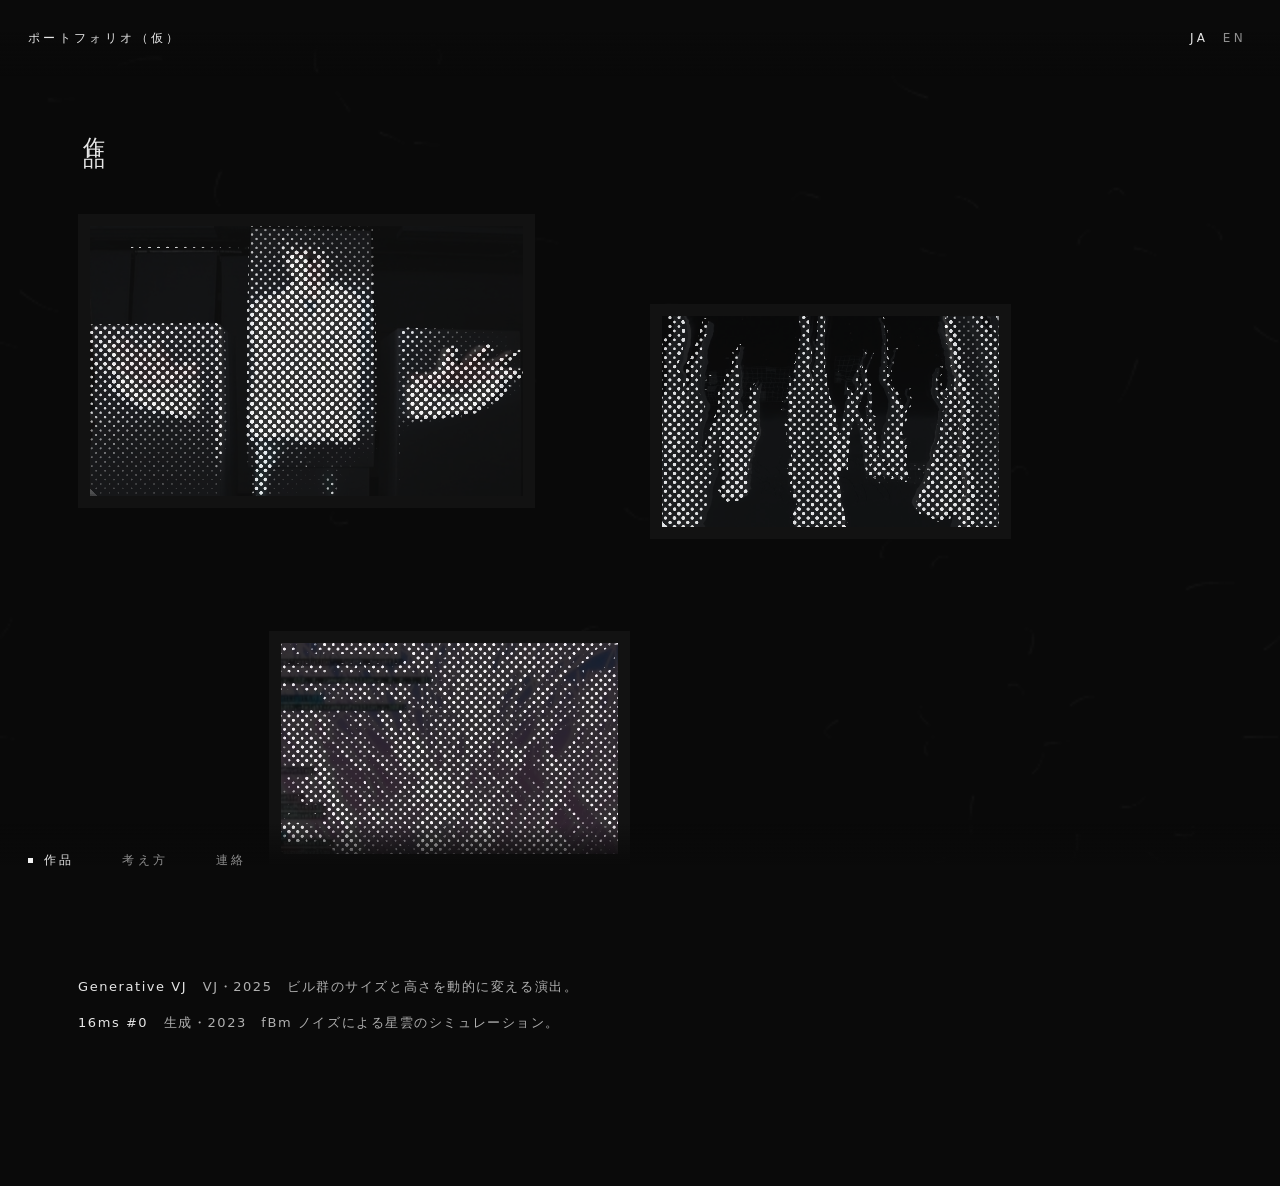
==== works/index.html @ f3dd8164 "Publish portfolio Co-Authored-By: Claude Opus 5.5 <noreply@anthropic.com>" ====
<!doctype html>
<html lang="ja" data-lang="ja">
<head>
<meta charset="utf-8">
<meta name="viewport" content="width=device-width, initial-scale=1">
<title>作品 — ポートフォリオ（仮）</title>
<meta name="title-ja" content="作品 — ポートフォリオ（仮）">
<meta name="title-en" content="Works — Portfolio (tentative)">
<meta name="robots" content="noindex">
<meta name="color-scheme" content="dark">
<link rel="icon" href="data:image/svg+xml,%3Csvg xmlns='http://www.w3.org/2000/svg' viewBox='0 0 32 32'%3E%3Crect width='32' height='32' fill='%23111'/%3E%3Ccircle cx='16' cy='16' r='4' fill='%23eee'/%3E%3C/svg%3E">
<link rel="stylesheet" href="../assets/site.css">
<script>document.documentElement.classList.add("js")</script>
</head>
<body class="enter">
<canvas id="field" aria-hidden="true"></canvas>
<header class="top">
  <a class="site" href="../index.html"><span class="ja">ポートフォリオ（仮）</span><span class="en">Portfolio (tentative)</span></a>
  <div class="lang" role="group" aria-label="Language">
    <button type="button" data-lang="ja" aria-pressed="true">JA</button>
    <button type="button" data-lang="en" aria-pressed="false">EN</button>
  </div>
</header>
<div class="page">
<main id="main">
  <div class="head">
    <h1><span class="ja">作品</span><span class="en">Works</span></h1>
    <p class="late"><span class="ja">作品名は、カーソルを合わせると表示されます。</span><span class="en">Titles appear on hover.</span></p>
  </div>
  <ul class="works" role="list" style="list-style:none;margin:0;padding:0">
    <li class="work"><a href="../works/morphcubes.html"><div class="frame"><img src="../assets/img/morphcubes-embody.jpg" srcset="../assets/img/morphcubes-embody-640.jpg 640w, ../assets/img/morphcubes-embody.jpg 1158w" sizes="(max-width: 700px) 85vw, 280px" width="1158" height="640" alt="背の高い白い箱に、離れた場所の人の姿が等身大で映っている"></div><div class="cap"><span class="t">MorphCubes</span><span class="ja">家具と投影</span><span class="en">Furniture, projection</span></div></a></li>
    <li class="work"><a href="../works/utakata.html"><div class="frame"><img src="../assets/img/tsukinokame-2.jpg" srcset="../assets/img/tsukinokame-2-640.jpg 640w, ../assets/img/tsukinokame-2.jpg 1280w" sizes="(max-width: 700px) 85vw, 280px" width="1280" height="720" alt="灰色の空間に、薄い結晶の板が何本も伸びている映像の一コマ"></div><div class="cap"><span class="t"><span class="ja">うたかた</span><span class="en">Utakata</span></span><span class="ja">Web・VJ・映像</span><span class="en">Web, VJ, moving image</span></div></a></li>
    <li class="work"><a href="../works/tree-of-souls.html"><div class="frame"><img src="../assets/img/generative-1.jpg" srcset="../assets/img/generative-1-640.jpg 640w, ../assets/img/generative-1.jpg 1500w" sizes="(max-width: 700px) 85vw, 280px" width="1500" height="500" alt="淡い桃色の線が束になって伸びる生成の画面と、それを描くコード"></div><div class="cap"><span class="t">Tree of Souls</span><span class="ja">生成（木と魂）</span><span class="en">Generative (tree and souls)</span></div></a></li>
  </ul>
  <ul class="more" role="list">
    <li><span class="t">Generative VJ</span><span class="ja">VJ・2025　ビル群のサイズと高さを動的に変える演出。</span><span class="en">VJ · 2025 — a performance in which the size and height of building clusters change dynamically. <i class="draft">(draft)</i></span></li>
    <li><span class="t">16ms #0</span><span class="ja">生成・2023　fBm ノイズによる星雲のシミュレーション。</span><span class="en">Generative · 2023 — a nebula simulation using fBm noise. <i class="draft">(draft)</i></span></li>
  </ul>
</main>
</div>
<nav class="nav" aria-label="Site">
  <ol>
    <li><a href="../works/index.html" aria-current="page"><span class="ja">作品</span><span class="en">Works</span></a></li>
    <li><a href="../thinking.html"><span class="ja">考え方</span><span class="en">Thinking</span></a></li>
    <li><a href="../contact.html"><span class="ja">連絡</span><span class="en">Contact</span></a></li>
  </ol>
</nav>
<script src="../assets/field.js" defer></script>
<script src="../assets/site.js" defer></script>
</body>
</html>
---- assets/site.css ----
/* ポートフォリオ（仮） — 素の CSS。色は作品の写真にだけ置き、画面の部品は無彩色にする。 */
:root {
  --bg: #0a0a0a;
  --fg: #e6e6e6;       /* 本文・選んでいる項目 */
  --dim: #8f8f8f;      /* 選んでいない項目（#0a0a0a の上で 6:1 前後、AA） */
  --line: #2a2a2a;
  --frame: #121212;
  --hard: #f2f2f2;     /* 一点だけ差す硬さ（現在地の四角） */
  --sans: "Hiragino Sans", "Hiragino Kaku Gothic ProN", "Noto Sans JP", "Yu Gothic", system-ui, sans-serif;
  --serif: "Hiragino Mincho ProN", "Yu Mincho", "Noto Serif JP", serif;
  --fade: 420ms;
}
* { box-sizing: border-box; }
html { background: var(--bg); color: var(--fg); -webkit-text-size-adjust: 100%; }
body {
  margin: 0; min-height: 100vh; background: var(--bg);
  font-family: var(--sans); font-weight: 300;
  font-size: 13px; line-height: 2; letter-spacing: .12em;
  opacity: 1; transition: opacity var(--fade) ease;
}
/* 暗転の遷移：読み込み時は黒から、離れるときは黒へ */
html.js body.enter { opacity: 0; }
html.js body.leaving { opacity: 0; }

a { color: inherit; text-decoration: none; }
a:hover { color: var(--fg); }
:focus { outline: none; }
:focus-visible { outline: 1px solid var(--fg); outline-offset: 4px; }
img { display: block; max-width: 100%; height: auto; }
.visually-hidden { position: absolute; width: 1px; height: 1px; overflow: hidden; clip: rect(0 0 0 0); white-space: nowrap; }

/* 言語切り替え：ja/en を両方持ち、片方を隠す */
html[data-lang="ja"] .en, html[data-lang="en"] .ja { display: none !important; }

/* 背景：群れの履歴（assets/field.js）。見えないくらいに置く */
#field {
  position: fixed; inset: 0; width: 100vw; height: 100vh;
  z-index: 0; pointer-events: none; opacity: .6;
}
.page { position: relative; z-index: 1; }

/* 上の端：題と言語 */
.top {
  position: fixed; top: 0; left: 0; right: 0; z-index: 3;
  display: flex; justify-content: space-between; align-items: baseline;
  padding: 22px 28px; font-size: 12px; letter-spacing: .28em; color: var(--dim);
  background: linear-gradient(var(--bg) 40%, transparent);
}
.top a.site { color: var(--fg); }
.lang { display: flex; gap: .2em; }
.lang button {
  font: inherit; letter-spacing: inherit; color: var(--dim);
  background: none; border: 0; padding: 4px 6px; cursor: pointer; min-height: 32px;
}
.lang button[aria-pressed="true"] { color: var(--fg); }

/* 下の端：移動。選んでいない項目は灰色に沈み、現在地にだけ硬い四角を一点置く */
.nav {
  position: fixed; left: 0; right: 0; bottom: 0; z-index: 3;
  padding: 18px 28px 22px; font-size: 12px; letter-spacing: .3em;
  background: linear-gradient(transparent, var(--bg) 55%);
}
.nav ol { list-style: none; margin: 0; padding: 0; display: flex; gap: 2.6em; }
.nav a { color: var(--dim); display: inline-flex; align-items: center; gap: .9em; padding: 6px 0; transition: color .3s; }
.nav a::before { content: ""; width: 5px; height: 5px; background: transparent; }
.nav a[aria-current="page"] { color: var(--fg); }
.nav a[aria-current="page"]::before { background: var(--hard); }
.nav a:hover { color: var(--fg); }
.nav .order { font-size: 12px; color: var(--dim); margin-right: .4em; letter-spacing: .1em; }

main { padding: 120px 28px 140px; max-width: 1180px; margin: 0 auto; }

/* 見出し：大きくしない。縦に置き、細い線で区切る */
.head {
  display: flex; gap: 40px; align-items: flex-start; margin-bottom: 64px;
}
.head h1 {
  margin: 0; font-family: var(--serif); font-weight: 300; font-size: 22px;
  letter-spacing: .5em; writing-mode: vertical-rl; line-height: 1.4;
}
.head p { margin: 0; max-width: 34em; color: var(--dim); padding-top: 4px; }

/* 穴：しまが埋める欄 */
.ask {
  display: inline-block; border: 1px dashed #555; color: #b5b5b5;
  padding: 2px 10px; font-size: 12px; letter-spacing: .08em; line-height: 1.8;
}
.ask-box {
  display: flex; align-items: center; justify-content: center; text-align: center;
  border: 1px dashed #555; color: #b5b5b5; font-size: 12px; letter-spacing: .08em;
  aspect-ratio: 16 / 10; padding: 16px; background: var(--frame);
}

/* ─── 入口 ─── */
.entry { min-height: 100vh; display: grid; place-items: center; padding: 100px 28px 120px; }
.entry-inner { width: min(980px, 100%); }
.glimpses { display: grid; grid-template-columns: 1.4fr 1fr 1fr; gap: 14px; align-items: end; }
.glimpses a { display: block; background: var(--frame); padding: 10px; }
.glimpses img { width: 100%; aspect-ratio: 4 / 3; object-fit: cover; filter: brightness(.82); transition: filter .6s; }
.glimpses a:hover img, .glimpses a:focus-visible img { filter: brightness(1); }
.glimpses a:nth-child(2) { margin-bottom: 42px; }
.words { margin-top: 56px; display: grid; grid-template-columns: 1.4fr 2fr; gap: 14px; }
.words p { margin: 0; }
.words .line { font-family: var(--serif); font-size: 18px; letter-spacing: .32em; line-height: 1.9; }
.words .sub { color: var(--dim); max-width: 30em; }

/* 反応が先・言葉は後：入口では絵が先に出て、言葉は触れたあと（か数秒後）に出る */
html.js .late { opacity: 0; transform: translateY(6px); transition: opacity 1.4s ease, transform 1.4s ease; }
html.js .early { opacity: 0; transition: opacity 1.6s ease; }
html.js body.seen .early, html.js body.spoken .late { opacity: 1; transform: none; }

/* ─── 作品一覧：絵だけを並べ、名前は近づいたときに出る ─── */
.works { display: grid; grid-template-columns: repeat(12, 1fr); gap: 56px 20px; }
.work { grid-column: span 4; }
.work:nth-child(3n+1) { grid-column: 1 / span 5; }
.work:nth-child(3n+2) { grid-column: 7 / span 4; margin-top: 90px; }
.work:nth-child(3n) { grid-column: 3 / span 4; }
.work a { display: block; }
.work .frame { background: var(--frame); padding: 12px; }
.work img { width: 100%; aspect-ratio: 16 / 10; object-fit: cover; filter: brightness(.85); transition: filter .5s; }
.work a:hover img, .work a:focus-visible img { filter: brightness(1); }
.work .cap { display: flex; justify-content: space-between; gap: 1em; margin-top: 12px; font-size: 12px; letter-spacing: .2em; color: var(--dim); }
.work .cap .t { color: var(--fg); }
@media (hover: hover) {
  .work .cap { opacity: 0; transition: opacity .5s; }
  .work a:hover .cap, .work a:focus-visible .cap { opacity: 1; }
}

/* ─── 各作品：絵が先、言葉は下に ─── */
.piece-figs { display: grid; gap: 20px; margin-bottom: 80px; }
.piece-figs figure { margin: 0; background: var(--frame); padding: 14px; }
.piece-figs figure.main { width: min(900px, 100%); }
.piece-figs .pair { display: grid; grid-template-columns: 1fr 1fr; gap: 20px; align-items: start; width: min(900px, 100%); margin-left: auto; }
.piece-figs figcaption { font-size: 12px; color: var(--dim); margin-top: 10px; letter-spacing: .1em; }
.piece-text { display: grid; grid-template-columns: 200px minmax(0, 36em); gap: 40px; border-top: 1px solid var(--line); padding-top: 40px; }
.piece-text h1 { margin: 0; font-family: var(--serif); font-weight: 300; font-size: 22px; letter-spacing: .3em; line-height: 1.6; }
.piece-text dl { margin: 0 0 28px; display: grid; grid-template-columns: 6em 1fr; gap: 6px 12px; font-size: 12px; }
.piece-text dt { color: var(--dim); }
.piece-text dd { margin: 0; }
.piece-text p { margin: 0 0 1.2em; }
.pager { display: flex; justify-content: space-between; margin-top: 90px; font-size: 12px; letter-spacing: .25em; color: var(--dim); }
.pager a { padding: 8px 0; }
.pager a:hover { color: var(--fg); }

/* ─── 考え方：短い一行と、小さな添え書き ─── */
.walk { width: min(560px, 100%); background: var(--frame); padding: 12px; margin: 0 0 90px auto; }
.walk figcaption { font-size: 12px; margin-top: 10px; }
.notes { list-style: none; margin: 0; padding: 0; counter-reset: n; }
.notes li { display: grid; grid-template-columns: 3em minmax(0, 20em) minmax(0, 28em); gap: 24px; padding: 34px 0; border-top: 1px solid var(--line); counter-increment: n; }
.notes li::before { content: counter(n, decimal-leading-zero); font-size: 12px; color: var(--dim); padding-top: .5em; }
.notes .line { font-family: var(--serif); font-size: 19px; letter-spacing: .28em; line-height: 1.8; margin: 0; }
.notes .sub { margin: 0; color: #b0b0b0; }
.blank { margin-top: 100px; border-top: 1px solid var(--line); padding-top: 34px; }
.blank h2, .contact h2 { font-weight: 300; font-size: 12px; letter-spacing: .3em; color: var(--dim); margin: 0 0 14px; }

/* ─── 連絡 ─── */
.contact { display: grid; gap: 44px; max-width: 40em; }
.contact section { border-top: 1px solid var(--line); padding-top: 24px; }
.contact p { margin: 0 0 .8em; }

/* ─── スマホ幅 ─── */
@media (max-width: 720px) {
  .top { padding: 16px 16px; }
  .nav { padding: 14px 16px 18px; }
  .nav ol { gap: 1.6em; }
  main { padding: 92px 16px 120px; }
  .entry { padding: 88px 16px 110px; }
  .glimpses { grid-template-columns: 1fr 1fr; }
  .glimpses a:first-child { grid-column: 1 / -1; }
  .glimpses a:nth-child(2) { margin-bottom: 0; }
  .words { grid-template-columns: 1fr; margin-top: 36px; }
  .words .line { font-size: 16px; }
  .head { gap: 20px; margin-bottom: 40px; }
  .head h1 { font-size: 19px; }
  .works { grid-template-columns: 1fr; gap: 44px; }
  .work, .work:nth-child(n) { grid-column: 1 / -1; margin-top: 0; }
  .piece-figs .pair { grid-template-columns: 1fr; }
  .piece-text { grid-template-columns: 1fr; gap: 20px; }
  .notes li { grid-template-columns: 2.4em 1fr; gap: 8px 12px; }
  .notes .sub { grid-column: 2; }
  .notes .line { font-size: 17px; }
  .walk { margin-bottom: 56px; }
}

@media (prefers-reduced-motion: reduce) {
  *, *::before, *::after { transition: none !important; animation: none !important; }
  html.js body.enter, html.js body.leaving { opacity: 1; }
  html.js .late, html.js .early { opacity: 1; transform: none; }
}

/* 下書きの印と、惹かれてきたものの欄 */
i.draft { font-style: normal; font-size: 12px; color: var(--dim); letter-spacing: .08em; }
.refs { margin-top: 100px; border-top: 1px solid var(--line); padding-top: 34px; max-width: 40em; }
.refs h2 { font-weight: 300; font-size: 12px; letter-spacing: .3em; color: var(--dim); margin: 0 0 14px; }
.bio, .refs ul { list-style: none; margin: 0 0 1.2em; padding: 0; }
.bio li, .refs li { margin: 0 0 .8em; color: #b0b0b0; }

.lede { font-family: var(--serif); font-weight: 300; font-size: 20px; letter-spacing: .12em; line-height: 1.9; margin: 0 0 28px; }
.src a { color: inherit; text-decoration: underline; text-underline-offset: 3px; }
.src { font-size: 12px; color: var(--dim); }

/* 経歴・作品一覧の補足行 */
.blank h3 { font-weight: 300; font-size: 12px; letter-spacing: .2em; color: var(--dim); margin: 28px 0 10px; }
.bio-name { margin: 0 0 8px; font-family: var(--serif); letter-spacing: .3em; }
.bio .d { display: inline-block; min-width: 6.5em; color: var(--dim); font-size: 12px; }
.blank { max-width: 46em; }
.more { list-style: none; margin: 72px 0 0; padding: 0; max-width: 40em; }
.more li { margin: 0 0 .8em; color: #b0b0b0; }
.more .t { color: var(--fg); margin-right: 1.2em; letter-spacing: .12em; }

/* ─── 網点：一覧の絵は、ふだんは白黒の網点（粒）。「注意が向いた 1 枚」だけが像になる ───
   注意の先＝触れている／フォーカスしている絵。なければ、画面の中心にいちばん近い絵（site.js が .near を付ける）。
   明るさ→粒の大きさ。絵を暗い格子と掛け合わせ、コントラストで 2 値化する（画像は増やさない）。site.js が .ht を足す */
.ht-host { position: relative; }
.ht { position: absolute; inset: var(--ht-inset, 0); isolation: isolate; overflow: hidden; background: #0b0b0b; pointer-events: none; opacity: var(--ht-rest, .8); transition: opacity .9s ease; }
.ht-in { position: absolute; inset: 0; mix-blend-mode: screen; filter: contrast(var(--ht-c, 5)); }
.ht-in i { position: absolute; inset: 0; background: var(--ht-img) center / cover; filter: grayscale(1) brightness(var(--ht-b, 1.9)) contrast(var(--ht-pc, 1)) blur(.7px); transform: scale(1.04); }
.ht-in b { position: absolute; inset: 0; mix-blend-mode: multiply; transform: rotate(45deg) scale(1.8);
  background: radial-gradient(circle at 50% 50%, #fff 0, #fff 20%, #000 75%) 0 0 / var(--ht-p, 3.5px) var(--ht-p, 3.5px); }
.ht-host.near > .ht { opacity: 0; }
@media (prefers-reduced-motion: reduce) { .ht { display: none; } }
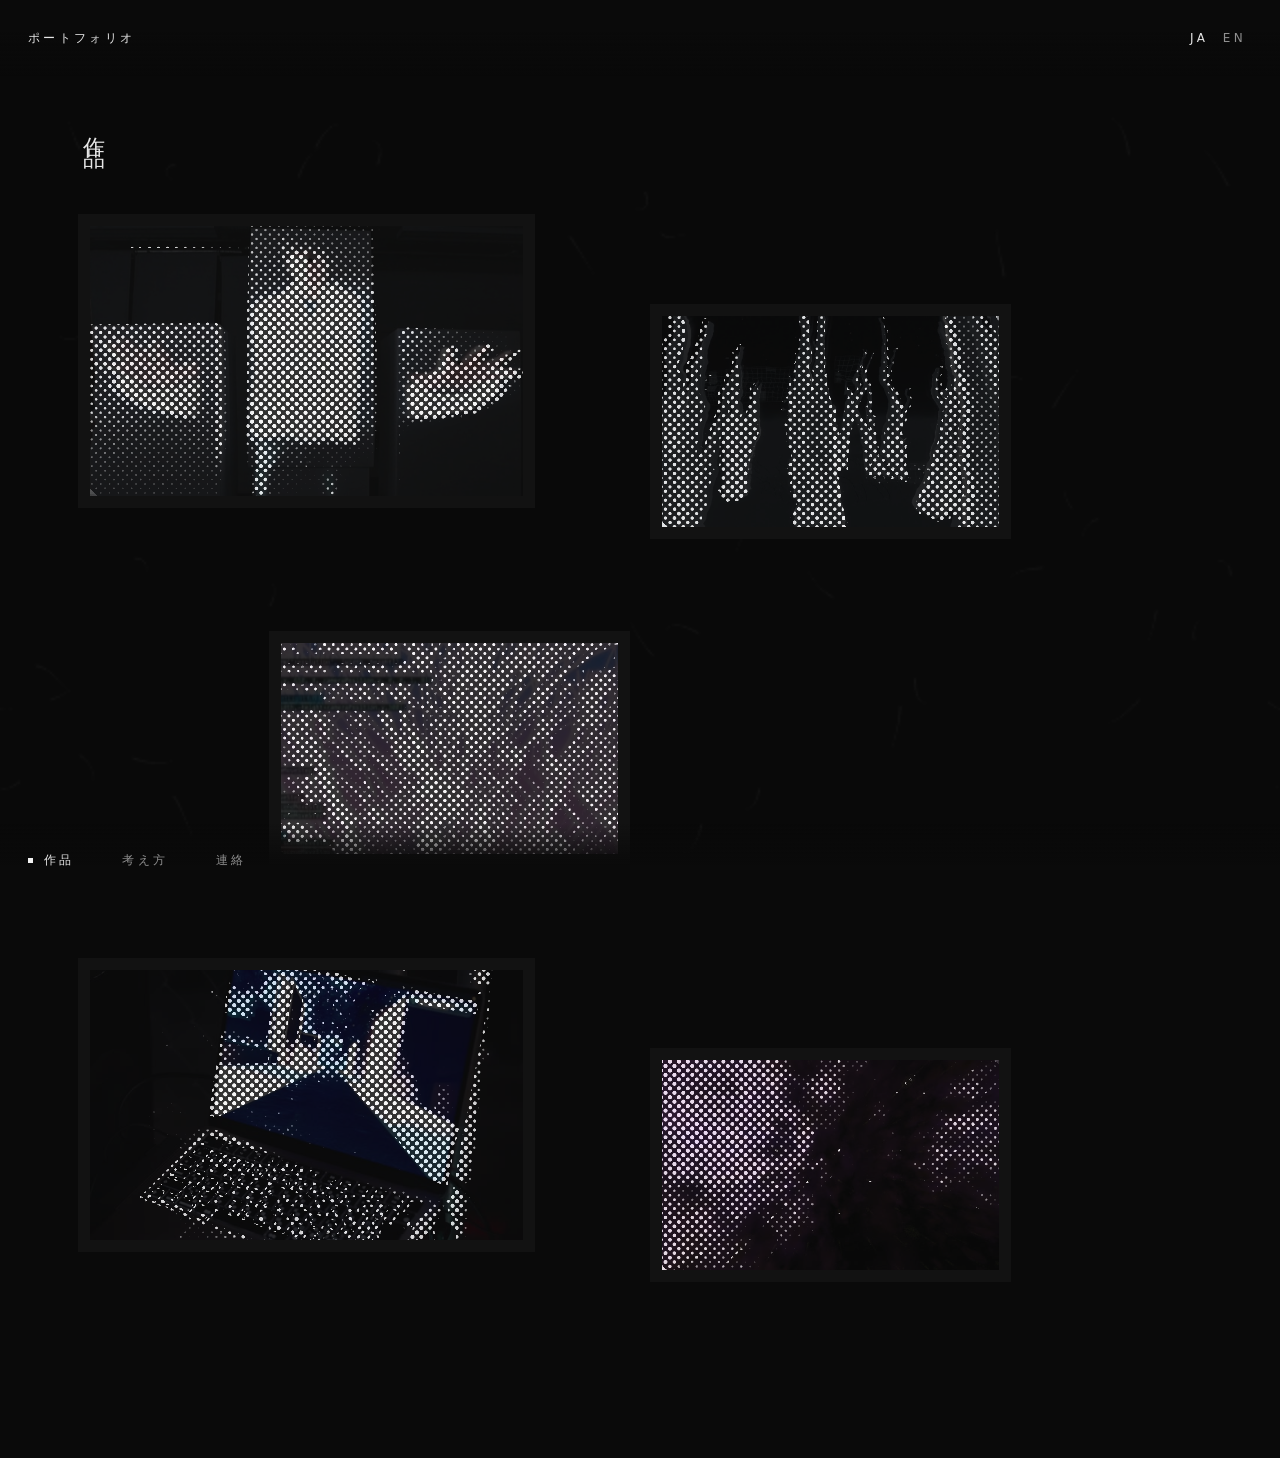
==== commit 2b29eba5: "Add Generative VJ and Nebula; drop (tentative) from title Co-Authored-By: Claude Opus 5.5 <noreply@a" ====
--- a/works/index.html
+++ b/works/index.html
@@ -3,9 +3,9 @@
 <head>
 <meta charset="utf-8">
 <meta name="viewport" content="width=device-width, initial-scale=1">
-<title>作品 — ポートフォリオ（仮）</title>
-<meta name="title-ja" content="作品 — ポートフォリオ（仮）">
-<meta name="title-en" content="Works — Portfolio (tentative)">
+<title>作品 — ポートフォリオ</title>
+<meta name="title-ja" content="作品 — ポートフォリオ">
+<meta name="title-en" content="Works — Portfolio">
 <meta name="robots" content="noindex">
 <meta name="color-scheme" content="dark">
 <link rel="icon" href="data:image/svg+xml,%3Csvg xmlns='http://www.w3.org/2000/svg' viewBox='0 0 32 32'%3E%3Crect width='32' height='32' fill='%23111'/%3E%3Ccircle cx='16' cy='16' r='4' fill='%23eee'/%3E%3C/svg%3E">
@@ -15,7 +15,7 @@
 <body class="enter">
 <canvas id="field" aria-hidden="true"></canvas>
 <header class="top">
-  <a class="site" href="../index.html"><span class="ja">ポートフォリオ（仮）</span><span class="en">Portfolio (tentative)</span></a>
+  <a class="site" href="../index.html"><span class="ja">ポートフォリオ</span><span class="en">Portfolio</span></a>
   <div class="lang" role="group" aria-label="Language">
     <button type="button" data-lang="ja" aria-pressed="true">JA</button>
     <button type="button" data-lang="en" aria-pressed="false">EN</button>
@@ -31,10 +31,8 @@
     <li class="work"><a href="../works/morphcubes.html"><div class="frame"><img src="../assets/img/morphcubes-embody.jpg" srcset="../assets/img/morphcubes-embody-640.jpg 640w, ../assets/img/morphcubes-embody.jpg 1158w" sizes="(max-width: 700px) 85vw, 280px" width="1158" height="640" alt="背の高い白い箱に、離れた場所の人の姿が等身大で映っている"></div><div class="cap"><span class="t">MorphCubes</span><span class="ja">家具と投影</span><span class="en">Furniture, projection</span></div></a></li>
     <li class="work"><a href="../works/utakata.html"><div class="frame"><img src="../assets/img/tsukinokame-2.jpg" srcset="../assets/img/tsukinokame-2-640.jpg 640w, ../assets/img/tsukinokame-2.jpg 1280w" sizes="(max-width: 700px) 85vw, 280px" width="1280" height="720" alt="灰色の空間に、薄い結晶の板が何本も伸びている映像の一コマ"></div><div class="cap"><span class="t"><span class="ja">うたかた</span><span class="en">Utakata</span></span><span class="ja">Web・VJ・映像</span><span class="en">Web, VJ, moving image</span></div></a></li>
     <li class="work"><a href="../works/tree-of-souls.html"><div class="frame"><img src="../assets/img/generative-1.jpg" srcset="../assets/img/generative-1-640.jpg 640w, ../assets/img/generative-1.jpg 1500w" sizes="(max-width: 700px) 85vw, 280px" width="1500" height="500" alt="淡い桃色の線が束になって伸びる生成の画面と、それを描くコード"></div><div class="cap"><span class="t">Tree of Souls</span><span class="ja">生成（木と魂）</span><span class="en">Generative (tree and souls)</span></div></a></li>
-  </ul>
-  <ul class="more" role="list">
-    <li><span class="t">Generative VJ</span><span class="ja">VJ・2025　ビル群のサイズと高さを動的に変える演出。</span><span class="en">VJ · 2025 — a performance in which the size and height of building clusters change dynamically. <i class="draft">(draft)</i></span></li>
-    <li><span class="t">16ms #0</span><span class="ja">生成・2023　fBm ノイズによる星雲のシミュレーション。</span><span class="en">Generative · 2023 — a nebula simulation using fBm noise. <i class="draft">(draft)</i></span></li>
+    <li class="work"><a href="../works/generative-vj.html"><div class="frame"><img src="../assets/img/vj-1.jpg" srcset="../assets/img/vj-1-640.jpg 640w, ../assets/img/vj-1.jpg 1280w" sizes="(max-width: 700px) 85vw, 280px" width="1280" height="720" alt="暗い会場のノートパソコンの画面に、星空の下で白く光るビル群が映っている"></div><div class="cap"><span class="t">Generative VJ</span><span class="ja">VJ</span><span class="en">VJ</span></div></a></li>
+    <li class="work"><a href="../works/nebula.html"><div class="frame"><img src="../assets/img/nebula.jpg" srcset="../assets/img/nebula-640.jpg 640w, ../assets/img/nebula.jpg 1280w" sizes="(max-width: 700px) 85vw, 280px" width="1280" height="720" alt="紫の雲のような星雲の中を、細かな光の筋が流れている"></div><div class="cap"><span class="t">Nebula</span><span class="ja">シェーダー</span><span class="en">Shader</span></div></a></li>
   </ul>
 </main>
 </div>
--- a/assets/site.css
+++ b/assets/site.css
@@ -26,7 +26,7 @@
 a:hover { color: var(--fg); }
 :focus { outline: none; }
 :focus-visible { outline: 1px solid var(--fg); outline-offset: 4px; }
-img { display: block; max-width: 100%; height: auto; }
+img, video { display: block; max-width: 100%; height: auto; }
 .visually-hidden { position: absolute; width: 1px; height: 1px; overflow: hidden; clip: rect(0 0 0 0); white-space: nowrap; }
 
 /* 言語切り替え：ja/en を両方持ち、片方を隠す */
